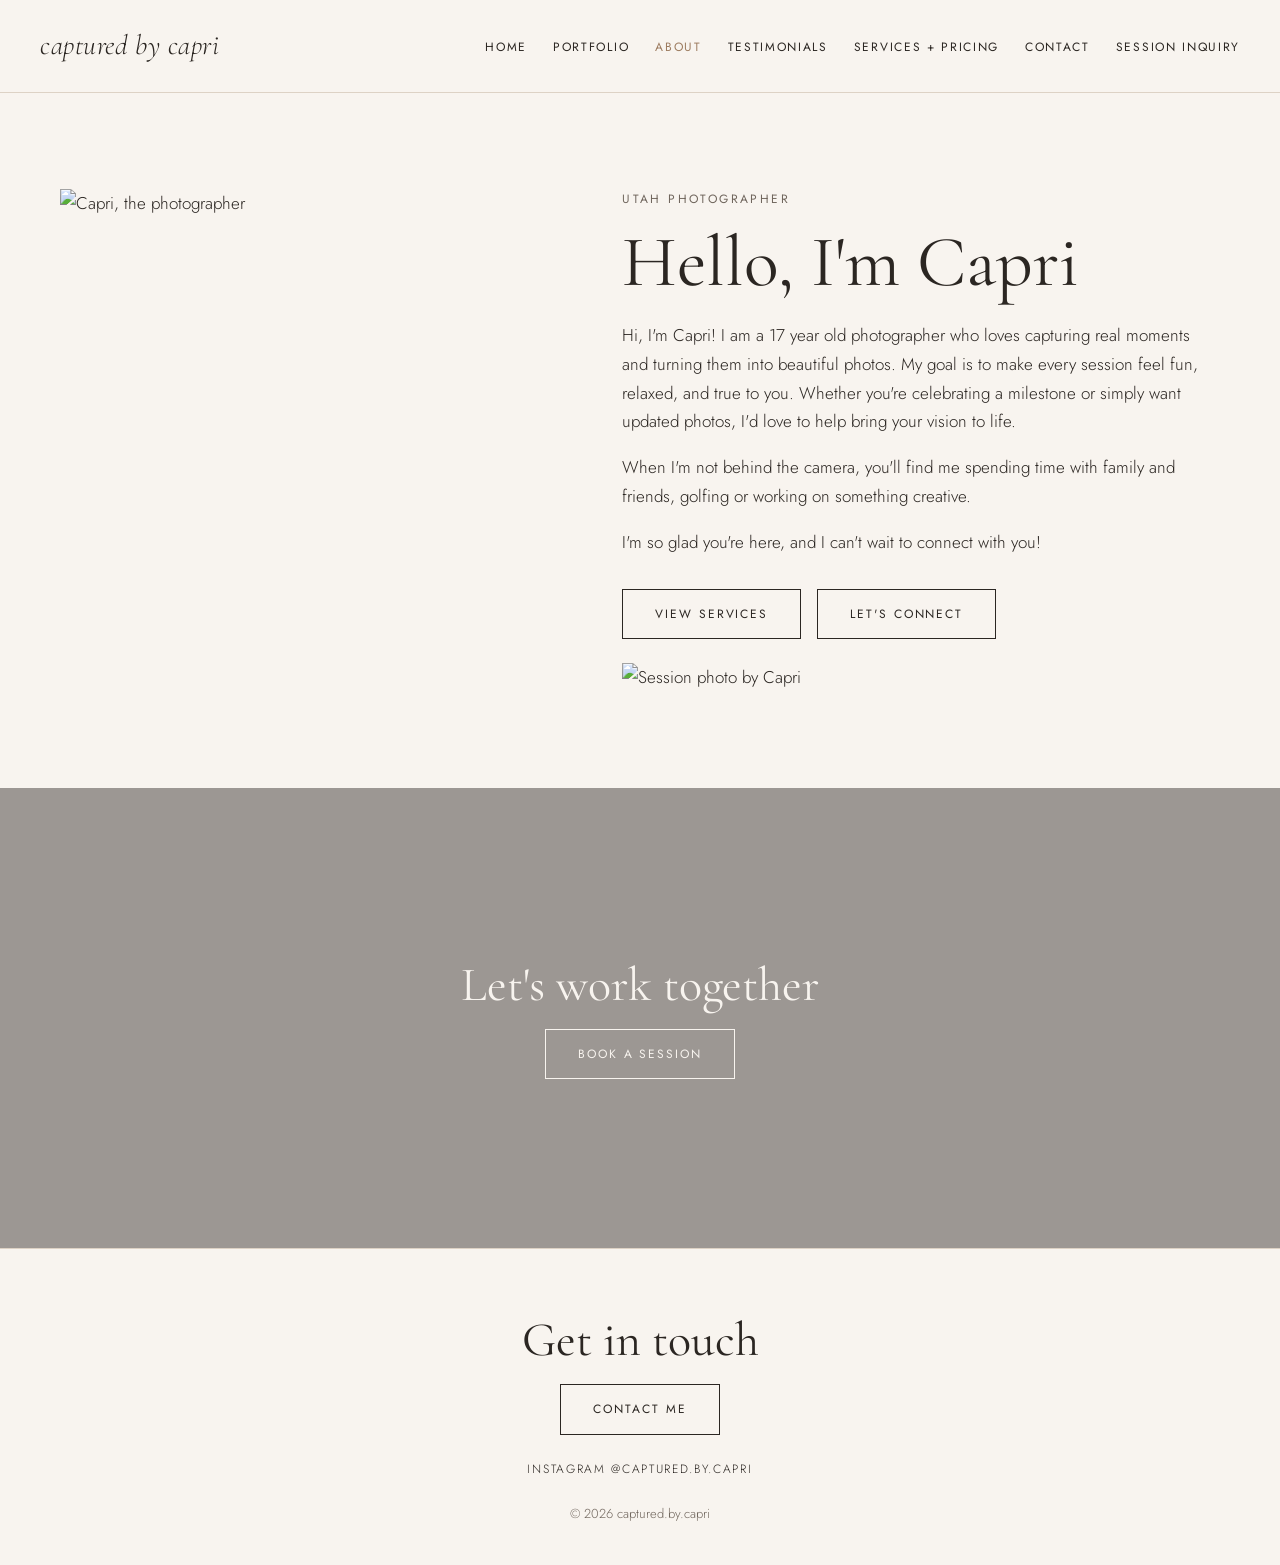
==== about.html @ 13934964 "Copy the Pixieset site into a plain HTML site Adds Home, Portfolio, About, Testimonials, Services + " ====
<!doctype html>
<html lang="en">
<head>
  <meta charset="utf-8">
  <meta name="viewport" content="width=device-width, initial-scale=1">
  <title>About | captured by capri</title>
  <meta name="description" content="Meet Capri, a 17 year old Utah County photographer.">
  <link rel="preconnect" href="https://fonts.googleapis.com">
  <link rel="preconnect" href="https://fonts.gstatic.com" crossorigin>
  <link href="https://fonts.googleapis.com/css2?family=Cormorant+Garamond:ital,wght@0,400;1,400&family=Jost:wght@300;400&display=swap" rel="stylesheet">
  <link rel="stylesheet" href="assets/style.css">
</head>
<body>
  <header class="site-header">
    <a class="logo" href="index.html">captured by capri</a>
    <button class="nav-toggle" aria-expanded="false" aria-controls="site-nav">Menu</button>
    <nav class="site-nav" id="site-nav" aria-label="Main">
      <ul>
        <li><a href="index.html">Home</a></li>
        <li><a href="portfolio.html">Portfolio</a></li>
        <li><a href="about.html" aria-current="page">About</a></li>
        <li><a href="testimonials.html">Testimonials</a></li>
        <li><a href="services.html">Services + Pricing</a></li>
        <li><a href="contact.html">Contact</a></li>
        <li><a href="inquiry.html">Session Inquiry</a></li>
      </ul>
    </nav>
  </header>

  <main>
    <section class="section">
      <div class="container about">
        <div>
          <img src="https://images-pw.pixieset.com/site/g5PMQe/vlQnm3/IMG_3861-793faaf8-1500.jpg" alt="Capri, the photographer" loading="lazy">
        </div>
        <div>
          <span class="eyebrow">Utah Photographer</span>
          <h1>Hello, I'm Capri</h1>
          <p>Hi, I'm Capri! I am a 17 year old photographer who loves capturing real moments and turning them into beautiful photos. My goal is to make every session feel fun, relaxed, and true to you. Whether you're celebrating a milestone or simply want updated photos, I'd love to help bring your vision to life.</p>
          <p>When I'm not behind the camera, you'll find me spending time with family and friends, golfing or working on something creative.</p>
          <p>I'm so glad you're here, and I can't wait to connect with you!</p>
          <div class="actions">
            <a class="button" href="services.html">View services</a>
            <a class="button" href="contact.html">Let's connect</a>
          </div>
          <div class="about-secondary">
            <img src="https://images-pw.pixieset.com/site/g5PMQe/qDKX45/IMG_4475-c613fddd-1500.jpg" alt="Session photo by Capri" loading="lazy">
          </div>
        </div>
      </div>
    </section>

    <section class="cta-banner" style="background-image: url('https://images-pw.pixieset.com/site/g5PMQe/yDXmlr/IMG_3569-9c1b5e17-1500.jpg')">
      <div>
        <h2>Let's work together</h2>
        <a class="button light" href="inquiry.html">Book a session</a>
      </div>
    </section>
  </main>

  <footer class="site-footer">
    <h2>Get in touch</h2>
    <a class="button" href="contact.html">Contact me</a>
    <br>
    <a class="social" href="https://instagram.com/captured.by.capri">Instagram @captured.by.capri</a>
    <small>&copy; 2026 captured.by.capri</small>
  </footer>

  <script src="assets/site.js"></script>
</body>
</html>
---- assets/style.css ----
:root {
  --bg: #f8f4ef;
  --bg-alt: #efe7dd;
  --text: #2b2622;
  --muted: #6f655c;
  --accent: #9c7b5f;
  --line: #ddd2c5;
  --serif: "Cormorant Garamond", Georgia, serif;
  --sans: "Jost", "Helvetica Neue", Arial, sans-serif;
}

* { box-sizing: border-box; }

html { scroll-behavior: smooth; }

body {
  margin: 0;
  background: var(--bg);
  color: var(--text);
  font-family: var(--sans);
  font-weight: 300;
  font-size: 17px;
  line-height: 1.7;
}

img { display: block; max-width: 100%; height: auto; }

a { color: inherit; }

/* Header */
.site-header {
  display: flex;
  align-items: center;
  justify-content: space-between;
  gap: 24px;
  padding: 22px 40px;
  border-bottom: 1px solid var(--line);
  background: var(--bg);
  position: sticky;
  top: 0;
  z-index: 10;
}

.logo {
  font-family: var(--serif);
  font-size: 28px;
  font-style: italic;
  text-decoration: none;
  letter-spacing: 0.02em;
}

.site-nav ul {
  display: flex;
  flex-wrap: wrap;
  gap: 26px;
  list-style: none;
  margin: 0;
  padding: 0;
}

.site-nav a {
  text-decoration: none;
  text-transform: uppercase;
  letter-spacing: 0.14em;
  font-size: 12px;
  font-weight: 400;
}

.site-nav a:hover,
.site-nav a[aria-current="page"] { color: var(--accent); }

.nav-toggle {
  display: none;
  background: none;
  border: 1px solid var(--line);
  padding: 8px 12px;
  font: inherit;
  font-size: 12px;
  letter-spacing: 0.14em;
  text-transform: uppercase;
  color: var(--text);
  cursor: pointer;
}

/* Type */
h1, h2, h3 {
  font-family: var(--serif);
  font-weight: 400;
  line-height: 1.15;
  margin: 0 0 16px;
}

h1 { font-size: clamp(40px, 6vw, 72px); }
h2 { font-size: clamp(32px, 4vw, 48px); }
h3 { font-size: 28px; }

.eyebrow {
  display: block;
  text-transform: uppercase;
  letter-spacing: 0.2em;
  font-size: 12px;
  font-weight: 400;
  color: var(--muted);
  margin-bottom: 12px;
}

.button {
  display: inline-block;
  padding: 14px 32px;
  border: 1px solid var(--text);
  text-decoration: none;
  text-transform: uppercase;
  letter-spacing: 0.16em;
  font-size: 12px;
  font-weight: 400;
  background: transparent;
  color: var(--text);
  cursor: pointer;
  transition: background 0.2s, color 0.2s;
}

.button:hover { background: var(--text); color: var(--bg); }

.button.light { border-color: var(--bg); color: var(--bg); }
.button.light:hover { background: var(--bg); color: var(--text); }

/* Layout */
.section { padding: 96px 40px; }
.section.alt { background: var(--bg-alt); }
.container { max-width: 1160px; margin: 0 auto; }
.narrow { max-width: 720px; margin: 0 auto; }
.center { text-align: center; }

.page-title { padding: 80px 40px 40px; text-align: center; }

/* Home hero: four-photo strip */
.hero-strip {
  display: grid;
  grid-template-columns: repeat(4, minmax(0, 1fr));
  gap: 8px;
  padding: 8px;
}

.hero-strip img { width: 100%; aspect-ratio: 2 / 3; object-fit: cover; }

.intro {
  display: grid;
  grid-template-columns: minmax(0, 1fr) minmax(0, 1fr);
  gap: 56px;
  align-items: center;
}

.intro-photos { display: grid; grid-template-columns: minmax(0, 1fr) minmax(0, 1fr); gap: 16px; }
.intro-photos img { width: 100%; aspect-ratio: 3 / 4; object-fit: cover; }
.intro-photos img:last-child { margin-top: 64px; }

.cards {
  display: grid;
  grid-template-columns: repeat(3, minmax(0, 1fr));
  gap: 32px;
}

.card { text-align: center; text-decoration: none; }
.card img { width: 100%; aspect-ratio: 4 / 5; object-fit: cover; margin-bottom: 24px; }
.card .more {
  text-transform: uppercase;
  letter-spacing: 0.16em;
  font-size: 12px;
  border-bottom: 1px solid var(--text);
  padding-bottom: 2px;
}

.cta-banner {
  position: relative;
  min-height: 460px;
  display: grid;
  place-items: center;
  text-align: center;
  color: var(--bg);
  background-size: cover;
  background-position: center;
}

.cta-banner::before {
  content: "";
  position: absolute;
  inset: 0;
  background: rgba(43, 38, 34, 0.45);
}

.cta-banner > div { position: relative; }

/* Portfolio */
.gallery { columns: 3 280px; column-gap: 12px; padding: 0 12px 96px; }
.gallery img { width: 100%; margin-bottom: 12px; break-inside: avoid; }

/* About */
.about {
  display: grid;
  grid-template-columns: minmax(0, 5fr) minmax(0, 6fr);
  gap: 64px;
  align-items: start;
}

.about img { width: 100%; object-fit: cover; }
.about-secondary { margin-top: 24px; }
.about .actions { display: flex; flex-wrap: wrap; gap: 16px; margin-top: 32px; }

/* Testimonials */
.testimonial {
  display: grid;
  grid-template-columns: minmax(0, 1fr) minmax(0, 1fr);
  gap: 56px;
  align-items: center;
  padding: 64px 0;
  border-bottom: 1px solid var(--line);
}

.testimonial:last-child { border-bottom: 0; }
.testimonial.no-photos { grid-template-columns: minmax(0, 1fr); text-align: center; }
.testimonial.flip .photos { order: 2; }

.testimonial .photos { display: grid; grid-template-columns: repeat(3, minmax(0, 1fr)); gap: 8px; }
.testimonial .photos img { width: 100%; aspect-ratio: 2 / 3; object-fit: cover; }

blockquote {
  margin: 0;
  font-family: var(--serif);
  font-size: 28px;
  font-style: italic;
  line-height: 1.4;
}

.cite {
  display: block;
  margin-top: 20px;
  text-transform: uppercase;
  letter-spacing: 0.18em;
  font-size: 12px;
  color: var(--muted);
}

/* Services */
.services-hero img { width: 100%; max-height: 520px; object-fit: cover; }

.packages {
  display: grid;
  grid-template-columns: repeat(3, minmax(0, 1fr));
  gap: 24px;
}

.package {
  border: 1px solid var(--line);
  background: var(--bg);
  padding: 40px 32px;
  text-align: center;
  display: flex;
  flex-direction: column;
}

.package ul { list-style: none; padding: 0; margin: 0 0 24px; color: var(--muted); }
.package li { padding: 4px 0; }
.price { font-family: var(--serif); font-size: 40px; margin-top: auto; }
.price small { font-family: var(--sans); font-size: 13px; color: var(--muted); display: block; }

.info-list { list-style: none; padding: 0; margin: 48px 0 0; text-align: center; }
.info-list li { padding: 6px 0; }

/* Forms */
.split {
  display: grid;
  grid-template-columns: minmax(0, 1fr) minmax(0, 1fr);
  gap: 64px;
  align-items: start;
}

.split img { width: 100%; object-fit: cover; }

form { display: grid; gap: 20px; }

label {
  display: grid;
  gap: 6px;
  text-transform: uppercase;
  letter-spacing: 0.14em;
  font-size: 12px;
  font-weight: 400;
}

input, select, textarea {
  font: inherit;
  font-size: 16px;
  text-transform: none;
  letter-spacing: normal;
  color: var(--text);
  background: transparent;
  border: 0;
  border-bottom: 1px solid var(--muted);
  padding: 10px 2px;
  border-radius: 0;
}

textarea { min-height: 140px; resize: vertical; }

input:focus, select:focus, textarea:focus { outline: none; border-bottom-color: var(--accent); }

.form-note { font-size: 15px; color: var(--muted); margin: 0; }
.form-status { font-size: 15px; margin: 0; }

/* Footer */
.site-footer {
  border-top: 1px solid var(--line);
  padding: 64px 40px 40px;
  text-align: center;
}

.site-footer .social {
  display: inline-block;
  margin: 24px 0;
  text-decoration: none;
  letter-spacing: 0.14em;
  text-transform: uppercase;
  font-size: 12px;
}

.site-footer small { display: block; color: var(--muted); font-size: 13px; }

/* Responsive */
@media (max-width: 900px) {
  .section { padding: 72px 24px; }
  .page-title { padding: 64px 24px 32px; }
  .site-header { padding: 18px 24px; flex-wrap: wrap; }
  .nav-toggle { display: block; }
  .site-nav { display: none; width: 100%; }
  .site-nav.open { display: block; }
  .site-nav ul { flex-direction: column; gap: 14px; padding: 12px 0 4px; }
  .hero-strip { grid-template-columns: repeat(2, minmax(0, 1fr)); }
  .intro, .about, .testimonial, .split { grid-template-columns: minmax(0, 1fr); gap: 40px; }
  .testimonial.flip .photos { order: 0; }
  .cards, .packages { grid-template-columns: minmax(0, 1fr); }
}

@media (max-width: 520px) {
  body { font-size: 16px; }
  .site-header { padding: 16px; }
  .section { padding: 56px 16px; }
  .page-title { padding: 48px 16px 24px; }
  .site-footer { padding: 48px 16px 32px; }
  blockquote { font-size: 23px; }
}
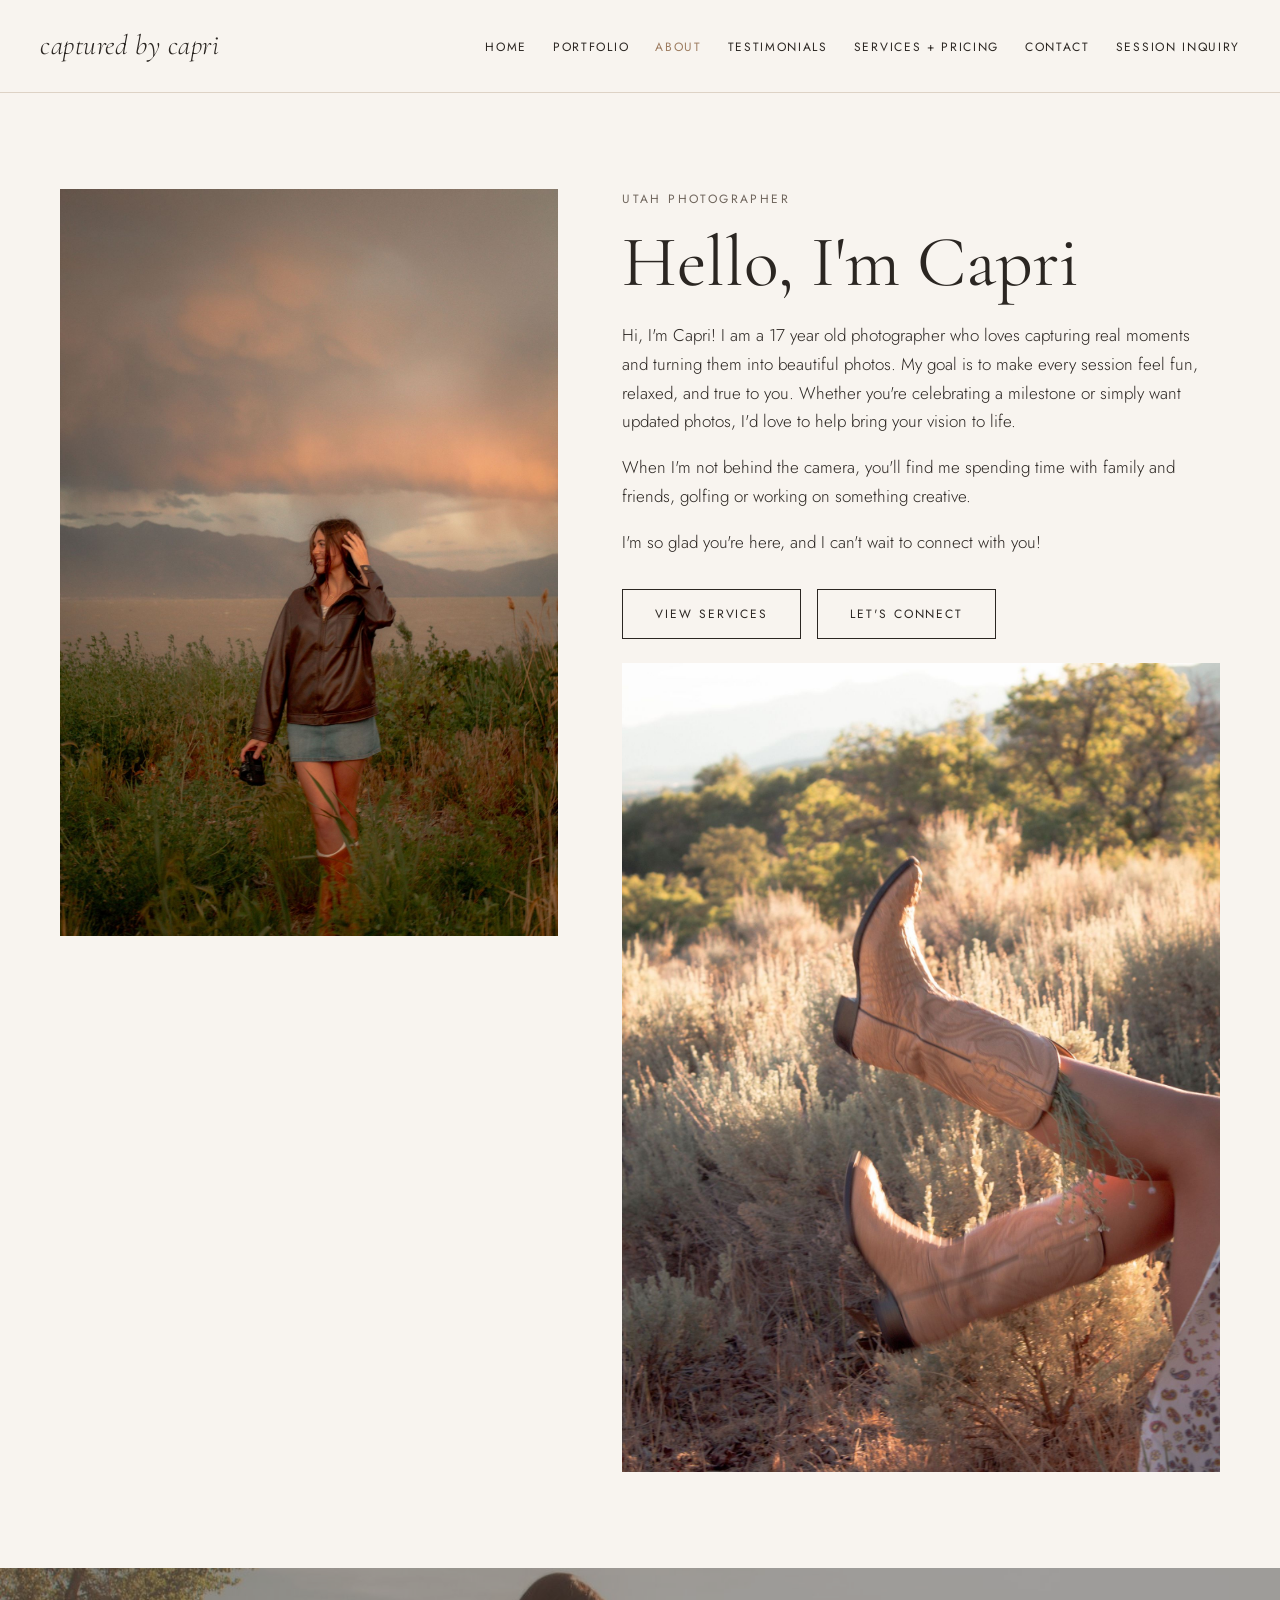
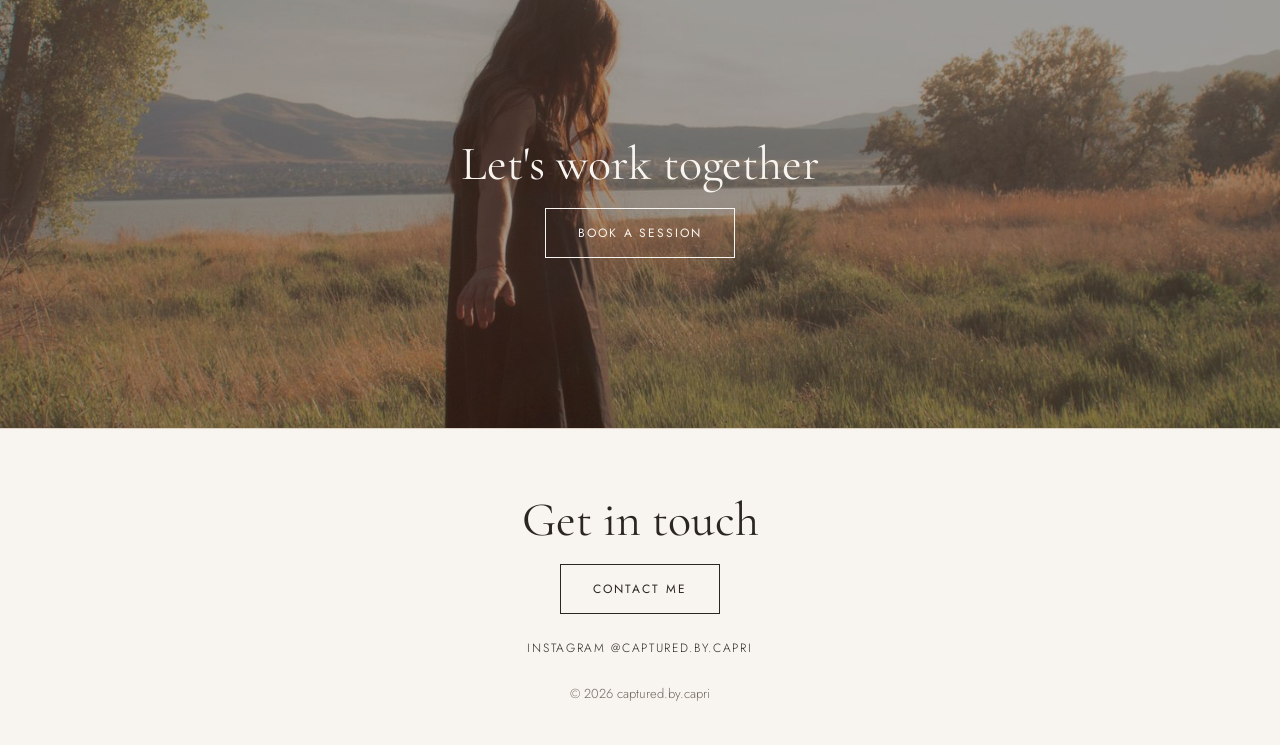
==== commit 3775e59c: "Load photos from this repo instead of Pixieset Co-Authored-By: Claude Opus 5.5 (1M context) <noreply" ====
--- a/about.html
+++ b/about.html
@@ -31,7 +31,7 @@
     <section class="section">
       <div class="container about">
         <div>
-          <img src="https://images-pw.pixieset.com/site/g5PMQe/vlQnm3/IMG_3861-793faaf8-1500.jpg" alt="Capri, the photographer" loading="lazy">
+          <img src="assets/photos/IMG_3861.jpg" alt="Capri, the photographer" loading="lazy">
         </div>
         <div>
           <span class="eyebrow">Utah Photographer</span>
@@ -44,13 +44,13 @@
             <a class="button" href="contact.html">Let's connect</a>
           </div>
           <div class="about-secondary">
-            <img src="https://images-pw.pixieset.com/site/g5PMQe/qDKX45/IMG_4475-c613fddd-1500.jpg" alt="Session photo by Capri" loading="lazy">
+            <img src="assets/photos/IMG_4475.jpg" alt="Session photo by Capri" loading="lazy">
           </div>
         </div>
       </div>
     </section>
 
-    <section class="cta-banner" style="background-image: url('https://images-pw.pixieset.com/site/g5PMQe/yDXmlr/IMG_3569-9c1b5e17-1500.jpg')">
+    <section class="cta-banner" style="background-image: url('assets/photos/IMG_3569.jpg')">
       <div>
         <h2>Let's work together</h2>
         <a class="button light" href="inquiry.html">Book a session</a>
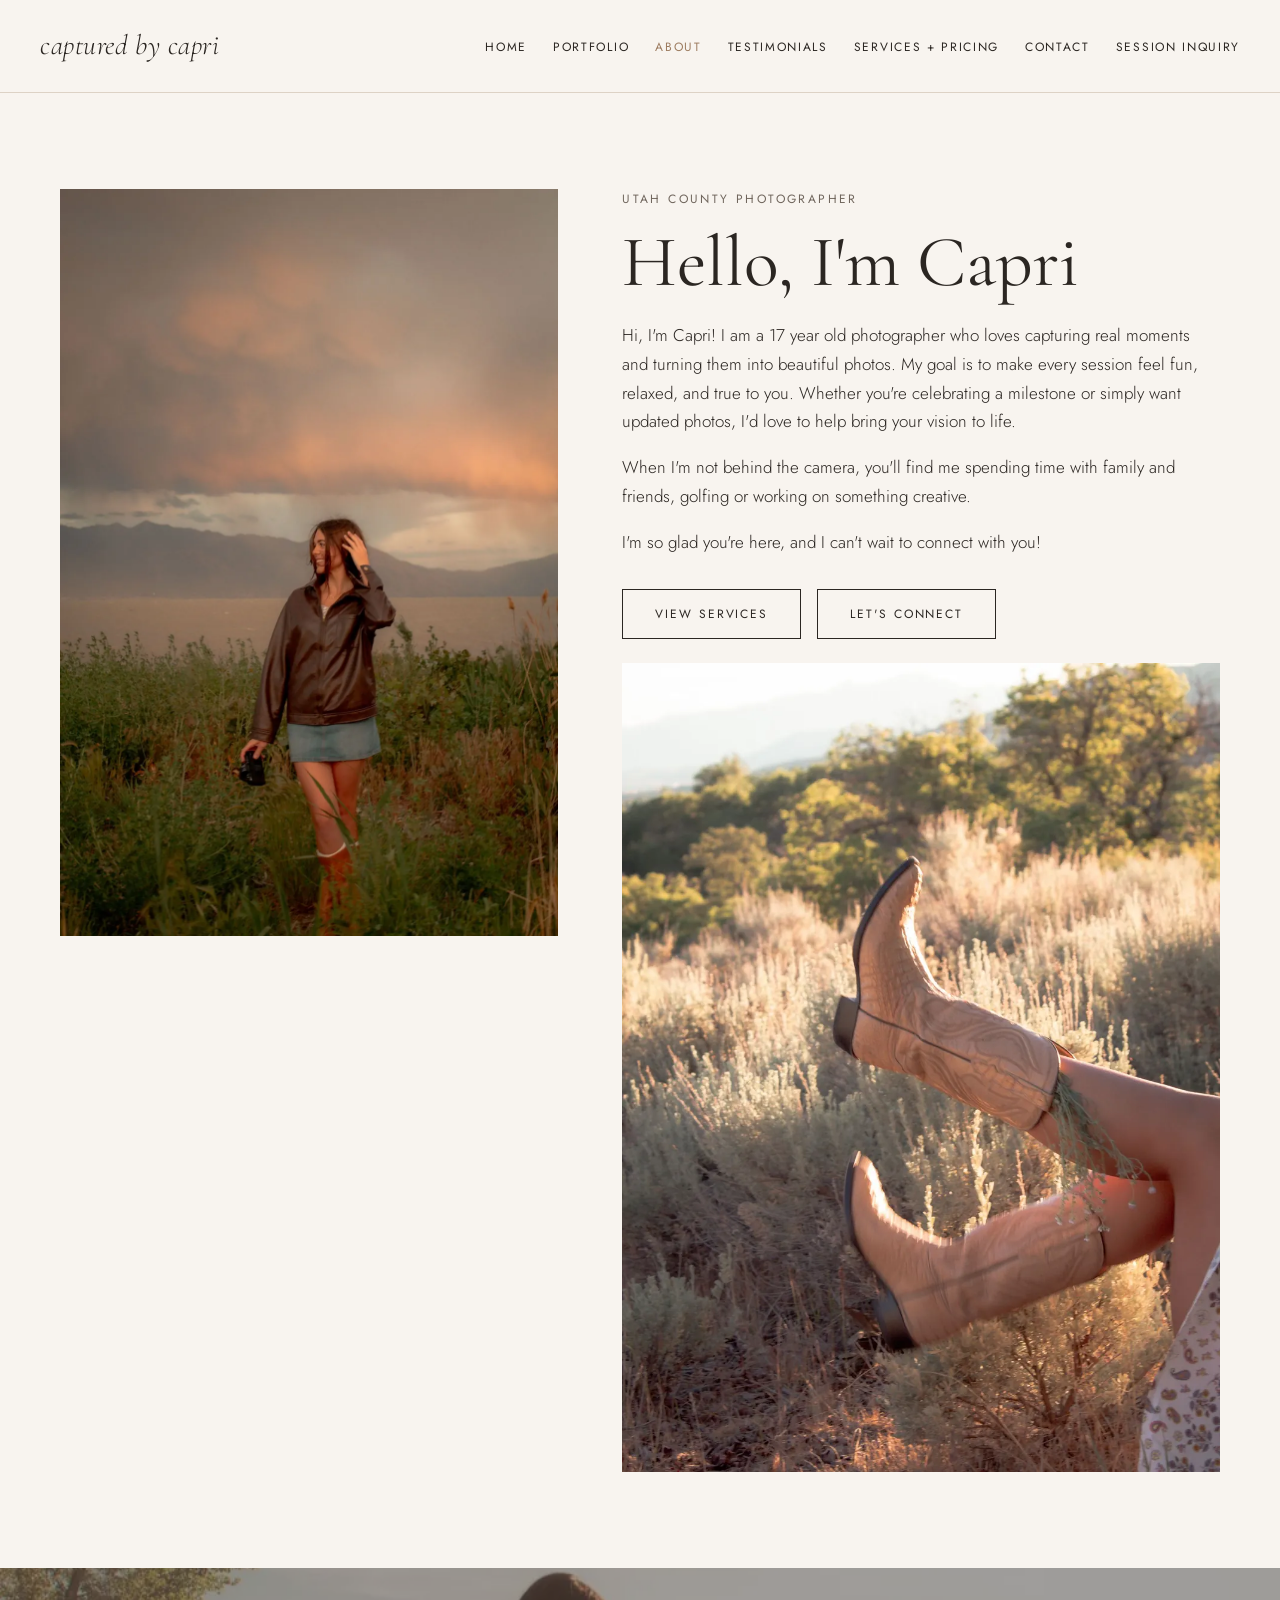
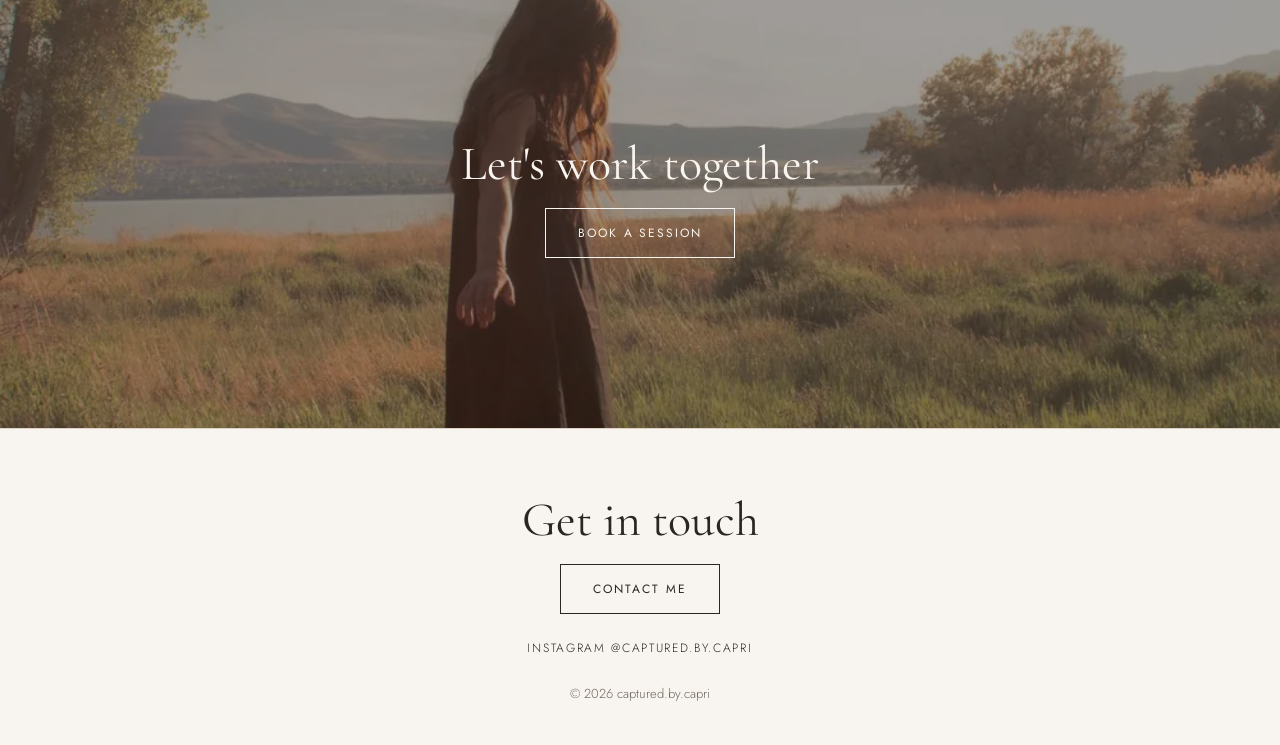
==== commit 271bced5: "SEO pass: titles, metadata, schema, sitemap, faster images - Keyword-focused titles, descriptions an" ====
--- a/about.html
+++ b/about.html
@@ -3,8 +3,21 @@
 <head>
   <meta charset="utf-8">
   <meta name="viewport" content="width=device-width, initial-scale=1">
-  <title>About | captured by capri</title>
-  <meta name="description" content="Meet Capri, a 17 year old Utah County photographer.">
+  <title>About Capri, Utah County Photographer | captured by capri</title>
+  <meta name="description" content="Meet Capri, a Utah County photographer who makes every session fun, relaxed and true to you. Seniors, couples, families and branding.">
+  <link rel="canonical" href="https://capturedbycapri.com/about.html">
+  <link rel="icon" href="favicon.svg" type="image/svg+xml">
+  <link rel="apple-touch-icon" href="apple-touch-icon.png">
+  <meta name="theme-color" content="#f8f4ef">
+  <meta property="og:type" content="website">
+  <meta property="og:site_name" content="captured by capri">
+  <meta property="og:title" content="About Capri, Utah County Photographer | captured by capri">
+  <meta property="og:description" content="Meet Capri, a Utah County photographer who makes every session fun, relaxed and true to you. Seniors, couples, families and branding.">
+  <meta property="og:url" content="https://capturedbycapri.com/about.html">
+  <meta property="og:image" content="https://capturedbycapri.com/assets/og-image.jpg">
+  <meta property="og:image:width" content="1200">
+  <meta property="og:image:height" content="630">
+  <meta name="twitter:card" content="summary_large_image">
   <link rel="preconnect" href="https://fonts.googleapis.com">
   <link rel="preconnect" href="https://fonts.gstatic.com" crossorigin>
   <link href="https://fonts.googleapis.com/css2?family=Cormorant+Garamond:ital,wght@0,400;1,400&family=Jost:wght@300;400&display=swap" rel="stylesheet">
@@ -31,10 +44,10 @@
     <section class="section">
       <div class="container about">
         <div>
-          <img src="assets/photos/IMG_3861.jpg" alt="Capri, the photographer" loading="lazy">
+          <img src="assets/photos/web/IMG_3861.webp" alt="Capri, the photographer, holding her camera in a field under a stormy sunset sky" width="1000" height="1500" fetchpriority="high">
         </div>
         <div>
-          <span class="eyebrow">Utah Photographer</span>
+          <span class="eyebrow">Utah County Photographer</span>
           <h1>Hello, I'm Capri</h1>
           <p>Hi, I'm Capri! I am a 17 year old photographer who loves capturing real moments and turning them into beautiful photos. My goal is to make every session feel fun, relaxed, and true to you. Whether you're celebrating a milestone or simply want updated photos, I'd love to help bring your vision to life.</p>
           <p>When I'm not behind the camera, you'll find me spending time with family and friends, golfing or working on something creative.</p>
@@ -44,13 +57,13 @@
             <a class="button" href="contact.html">Let's connect</a>
           </div>
           <div class="about-secondary">
-            <img src="assets/photos/IMG_4475.jpg" alt="Session photo by Capri" loading="lazy">
+            <img src="assets/photos/web/IMG_4475.webp" alt="Cowboy boots kicked up in a sunlit sagebrush field" width="1000" height="1352" loading="lazy">
           </div>
         </div>
       </div>
     </section>
 
-    <section class="cta-banner" style="background-image: url('assets/photos/IMG_3569.jpg')">
+    <section class="cta-banner" style="background-image: url('assets/photos/web/IMG_3569.webp')">
       <div>
         <h2>Let's work together</h2>
         <a class="button light" href="inquiry.html">Book a session</a>
--- a/assets/style.css
+++ b/assets/style.css
@@ -348,3 +348,10 @@
   .site-footer { padding: 48px 16px 32px; }
   blockquote { font-size: 23px; }
 }
+
+/* Services FAQ */
+.page-title p { margin: 16px auto 0; color: var(--muted); }
+.faq h2 { margin-bottom: 32px; }
+.faq h3 { font-size: 24px; margin: 32px 0 8px; }
+.faq p { margin: 0; }
+.faq a { color: var(--accent); }
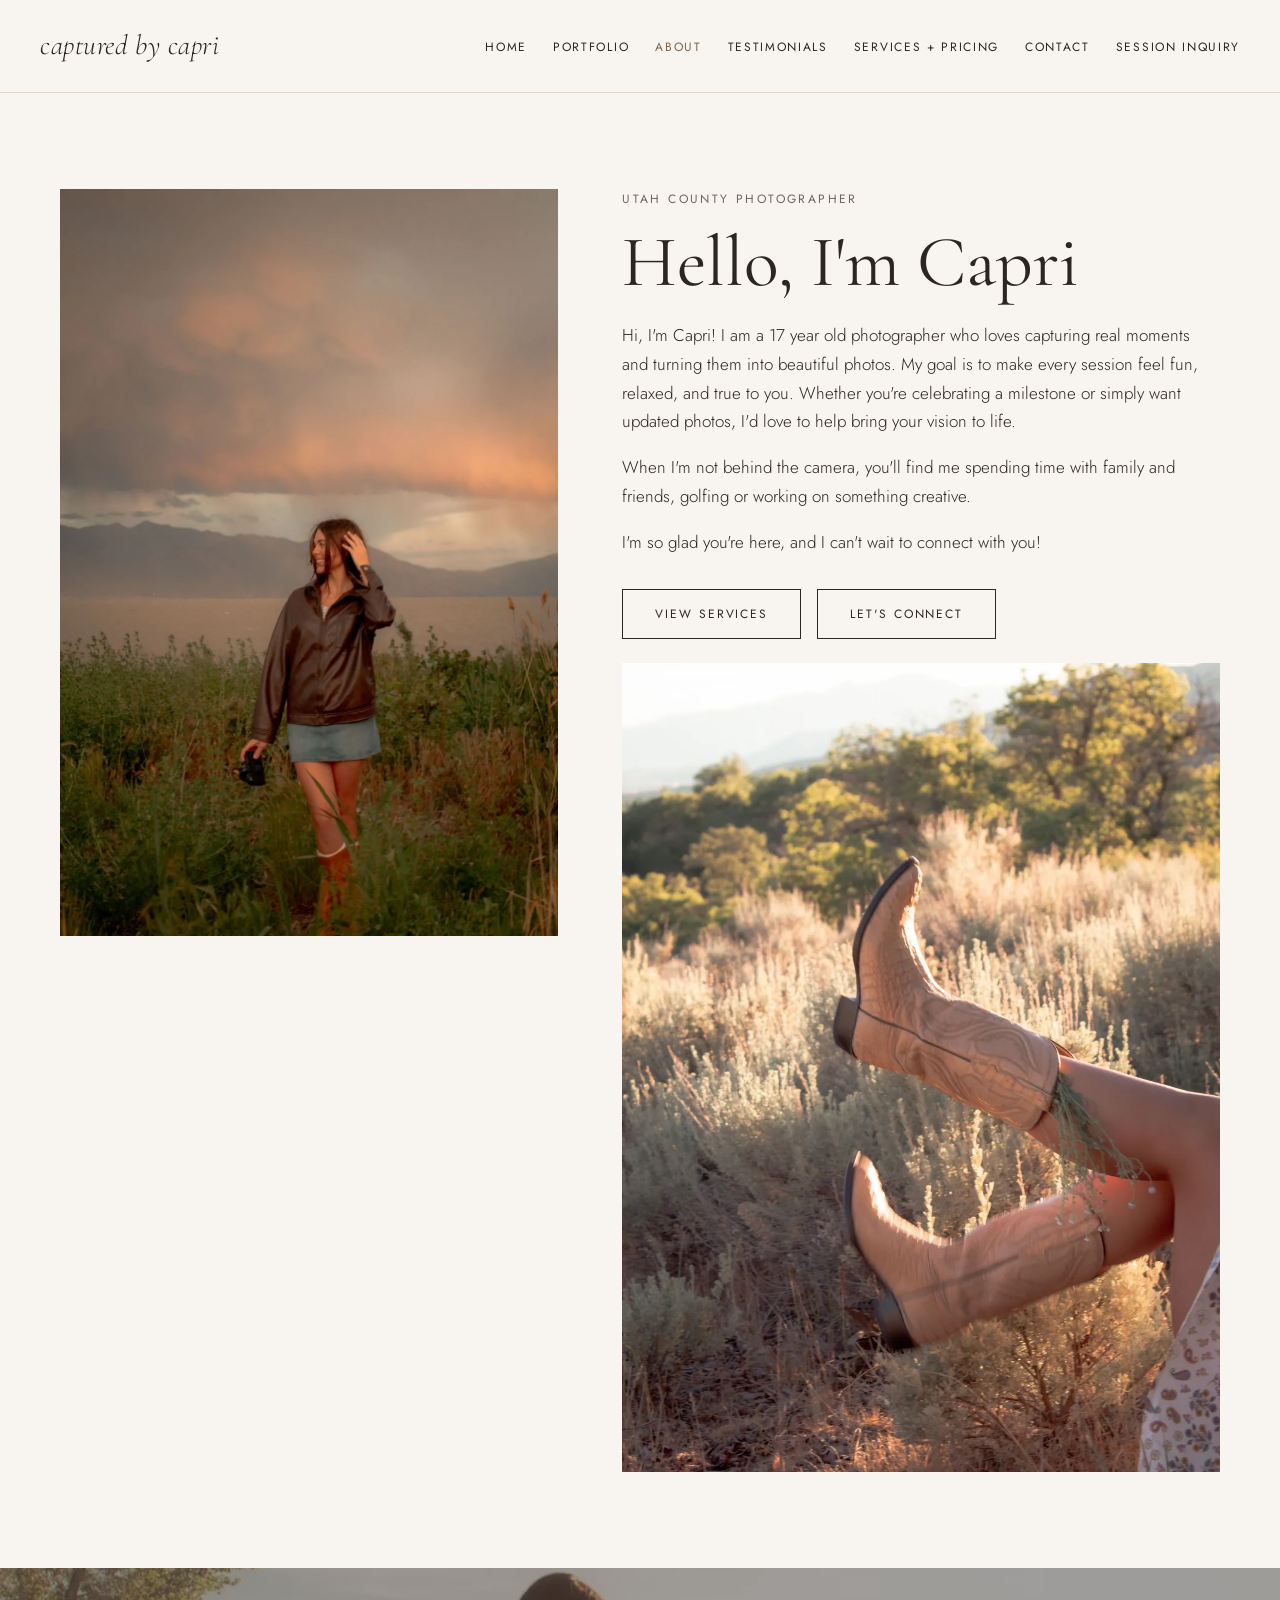
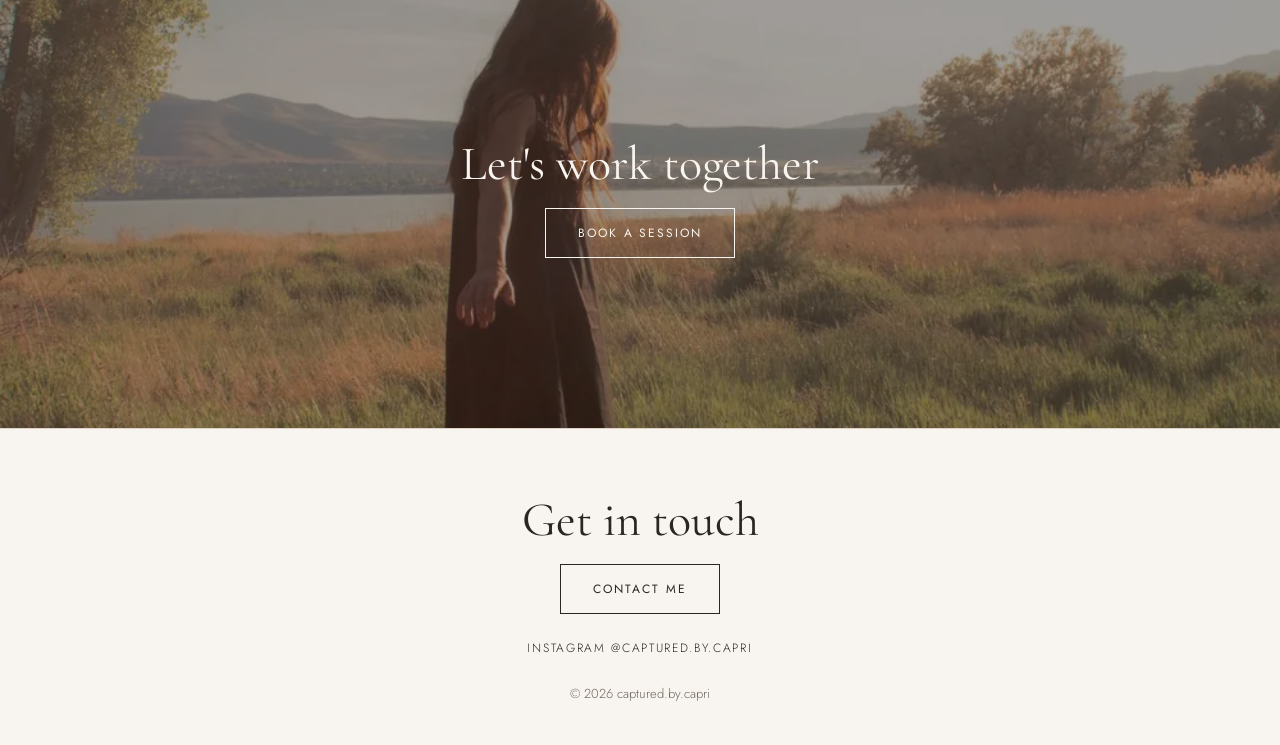
==== commit 9479f991: "Faster phone photos, readable links, heading order, portfolio intro - 500px WebP copies of every web" ====
--- a/about.html
+++ b/about.html
@@ -44,7 +44,7 @@
     <section class="section">
       <div class="container about">
         <div>
-          <img src="assets/photos/web/IMG_3861.webp" alt="Capri, the photographer, holding her camera in a field under a stormy sunset sky" width="1000" height="1500" fetchpriority="high">
+          <img src="assets/photos/web/IMG_3861.webp" srcset="assets/photos/web/IMG_3861-500.webp 500w, assets/photos/web/IMG_3861.webp 1000w" sizes="(max-width: 900px) 100vw, 45vw" alt="Capri, the photographer, holding her camera in a field under a stormy sunset sky" width="1000" height="1500" fetchpriority="high">
         </div>
         <div>
           <span class="eyebrow">Utah County Photographer</span>
@@ -57,7 +57,7 @@
             <a class="button" href="contact.html">Let's connect</a>
           </div>
           <div class="about-secondary">
-            <img src="assets/photos/web/IMG_4475.webp" alt="Cowboy boots kicked up in a sunlit sagebrush field" width="1000" height="1352" loading="lazy">
+            <img src="assets/photos/web/IMG_4475.webp" srcset="assets/photos/web/IMG_4475-500.webp 500w, assets/photos/web/IMG_4475.webp 1000w" sizes="(max-width: 900px) 100vw, 45vw" alt="Cowboy boots kicked up in a sunlit sagebrush field" width="1000" height="1352" loading="lazy">
           </div>
         </div>
       </div>
--- a/assets/style.css
+++ b/assets/style.css
@@ -4,6 +4,7 @@
   --text: #2b2622;
   --muted: #6f655c;
   --accent: #9c7b5f;
+  --accent-text: #7f6248; /* accent darkened for readable text */
   --line: #ddd2c5;
   --serif: "Cormorant Garamond", Georgia, serif;
   --sans: "Jost", "Helvetica Neue", Arial, sans-serif;
@@ -67,7 +68,7 @@
 }
 
 .site-nav a:hover,
-.site-nav a[aria-current="page"] { color: var(--accent); }
+.site-nav a[aria-current="page"] { color: var(--accent-text); }
 
 .nav-toggle {
   display: none;
@@ -354,4 +355,10 @@
 .faq h2 { margin-bottom: 32px; }
 .faq h3 { font-size: 24px; margin: 32px 0 8px; }
 .faq p { margin: 0; }
-.faq a { color: var(--accent); }
+.faq a { color: var(--accent-text); }
+
+/* Spam trap field on forms: hidden from people, bots fill it in */
+.honey { position: absolute; left: -9999px; }
+
+/* Card and package titles are h2 for heading order, styled like h3 */
+.card h2, .package h2 { font-size: 28px; }
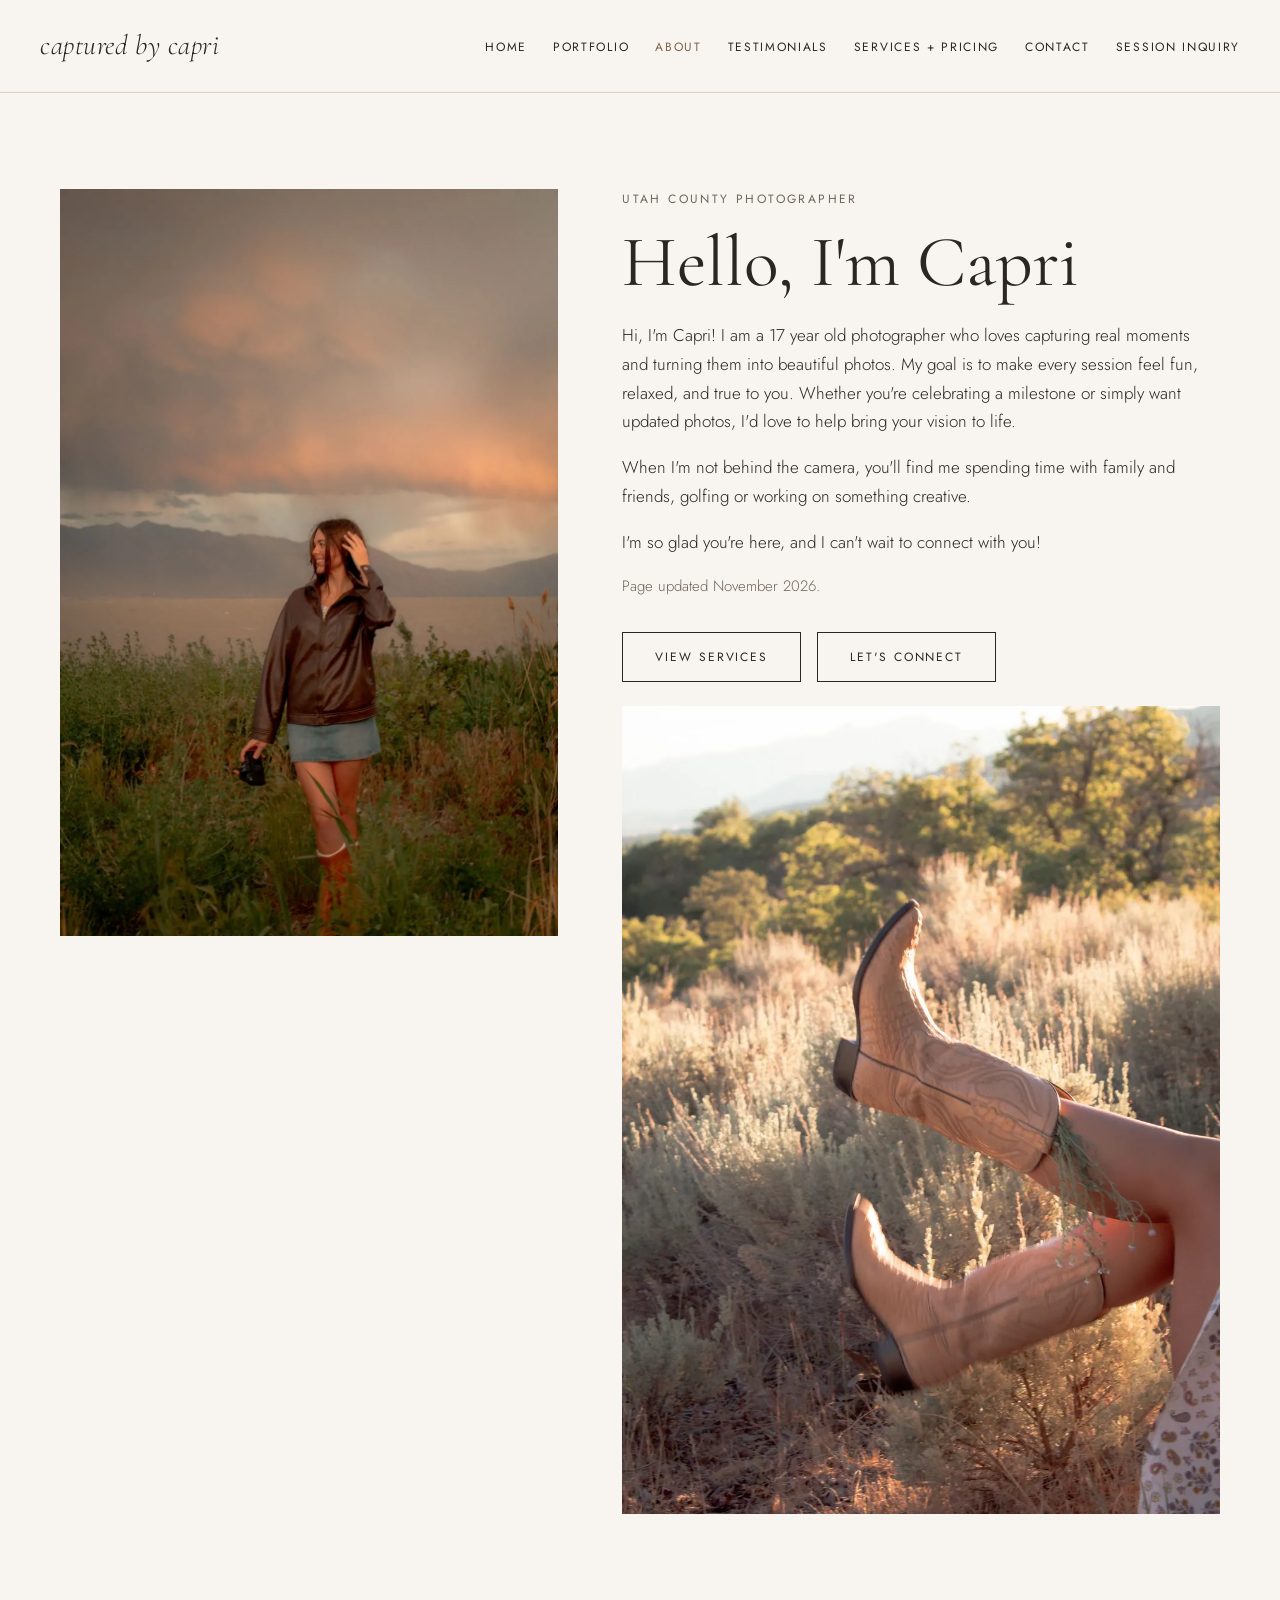
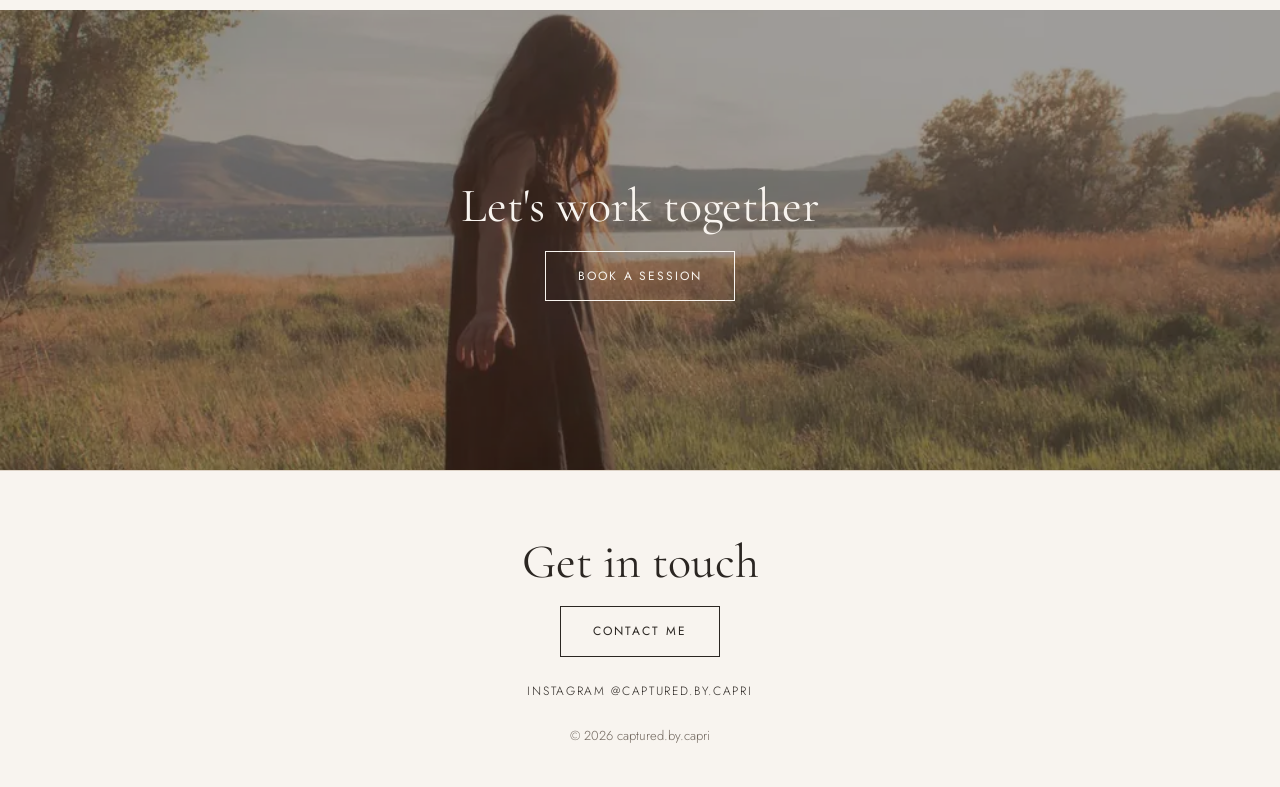
==== commit f7f825a6: "Add page dates, Capri profile schema and Google profile link for AI search Co-Authored-By: Claude Op" ====
--- a/about.html
+++ b/about.html
@@ -22,6 +22,43 @@
   <link rel="preconnect" href="https://fonts.gstatic.com" crossorigin>
   <link href="https://fonts.googleapis.com/css2?family=Cormorant+Garamond:ital,wght@0,400;1,400&family=Jost:wght@300;400&display=swap" rel="stylesheet">
   <link rel="stylesheet" href="assets/style.css">
+  <script type="application/ld+json">
+{
+  "@context": "https://schema.org",
+  "@type": "AboutPage",
+  "@id": "https://capturedbycapri.com/about.html",
+  "url": "https://capturedbycapri.com/about.html",
+  "name": "About Capri, Utah County Photographer",
+  "dateModified": "2026-11-11",
+  "about": {
+    "@id": "https://capturedbycapri.com/#business"
+  },
+  "mainEntity": {
+    "@type": "Person",
+    "@id": "https://capturedbycapri.com/#capri",
+    "name": "Capri",
+    "jobTitle": "Photographer",
+    "image": "https://capturedbycapri.com/assets/photos/web/IMG_3861.webp",
+    "url": "https://capturedbycapri.com/about.html",
+    "worksFor": {
+      "@id": "https://capturedbycapri.com/#business"
+    },
+    "homeLocation": {
+      "@type": "AdministrativeArea",
+      "name": "Utah County, Utah"
+    },
+    "knowsAbout": [
+      "Senior portraits",
+      "Couples photography",
+      "Family photography",
+      "Branding photography"
+    ],
+    "sameAs": [
+      "https://instagram.com/captured.by.capri"
+    ]
+  }
+}
+  </script>
 </head>
 <body>
   <header class="site-header">
@@ -52,6 +89,7 @@
           <p>Hi, I'm Capri! I am a 17 year old photographer who loves capturing real moments and turning them into beautiful photos. My goal is to make every session feel fun, relaxed, and true to you. Whether you're celebrating a milestone or simply want updated photos, I'd love to help bring your vision to life.</p>
           <p>When I'm not behind the camera, you'll find me spending time with family and friends, golfing or working on something creative.</p>
           <p>I'm so glad you're here, and I can't wait to connect with you!</p>
+          <p class="form-note">Page updated <time datetime="2026-11-11">November 2026</time>.</p>
           <div class="actions">
             <a class="button" href="services.html">View services</a>
             <a class="button" href="contact.html">Let's connect</a>
--- a/assets/style.css
+++ b/assets/style.css
@@ -1,3 +1,14 @@
+/* Arial scaled to Jost's width so text doesn't re-wrap (and shift the page)
+   when the web font finishes loading */
+@font-face {
+  font-family: "Jost Fallback";
+  src: local("Arial"), local("ArialMT"), local("Liberation Sans");
+  size-adjust: 92.4%;
+  ascent-override: 115.8%;
+  descent-override: 41.1%;
+  line-gap-override: 0%;
+}
+
 :root {
   --bg: #f8f4ef;
   --bg-alt: #efe7dd;
@@ -7,7 +18,7 @@
   --accent-text: #7f6248; /* accent darkened for readable text */
   --line: #ddd2c5;
   --serif: "Cormorant Garamond", Georgia, serif;
-  --sans: "Jost", "Helvetica Neue", Arial, sans-serif;
+  --sans: "Jost", "Jost Fallback", "Helvetica Neue", Arial, sans-serif;
 }
 
 * { box-sizing: border-box; }
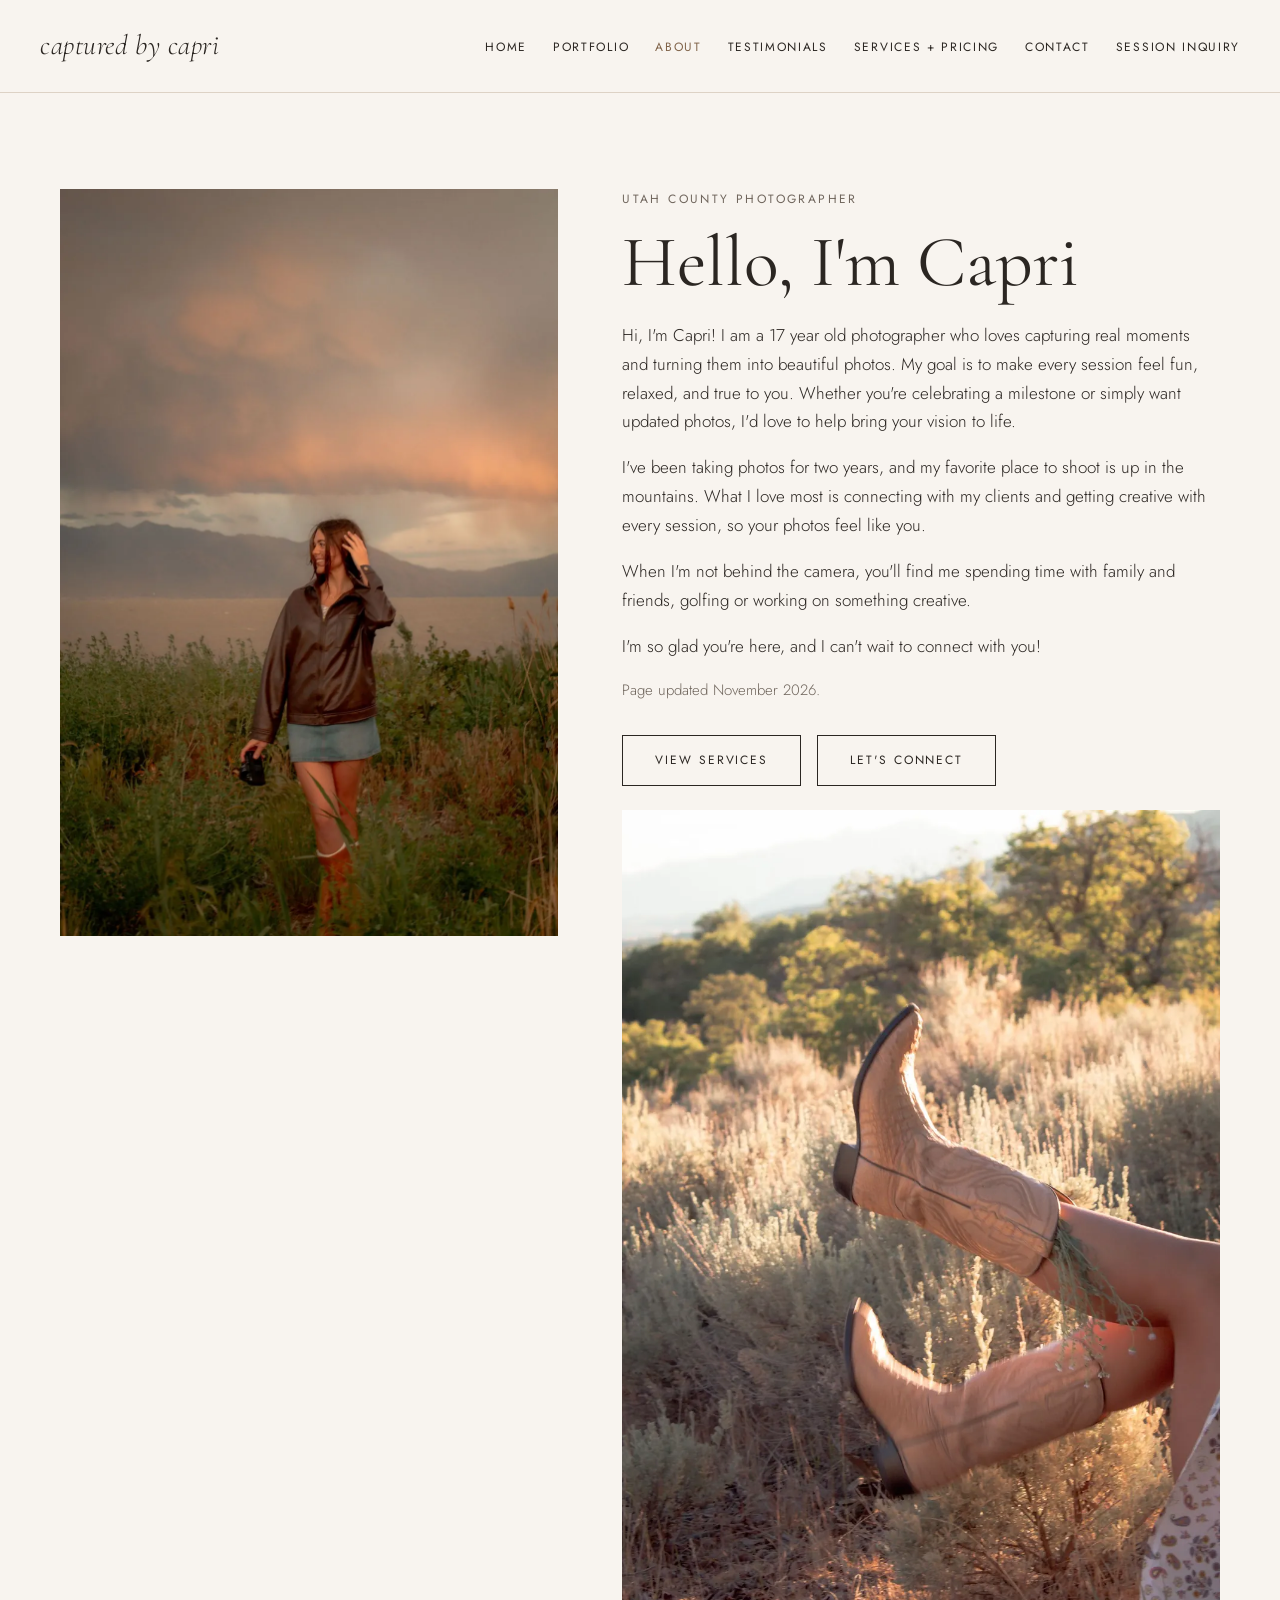
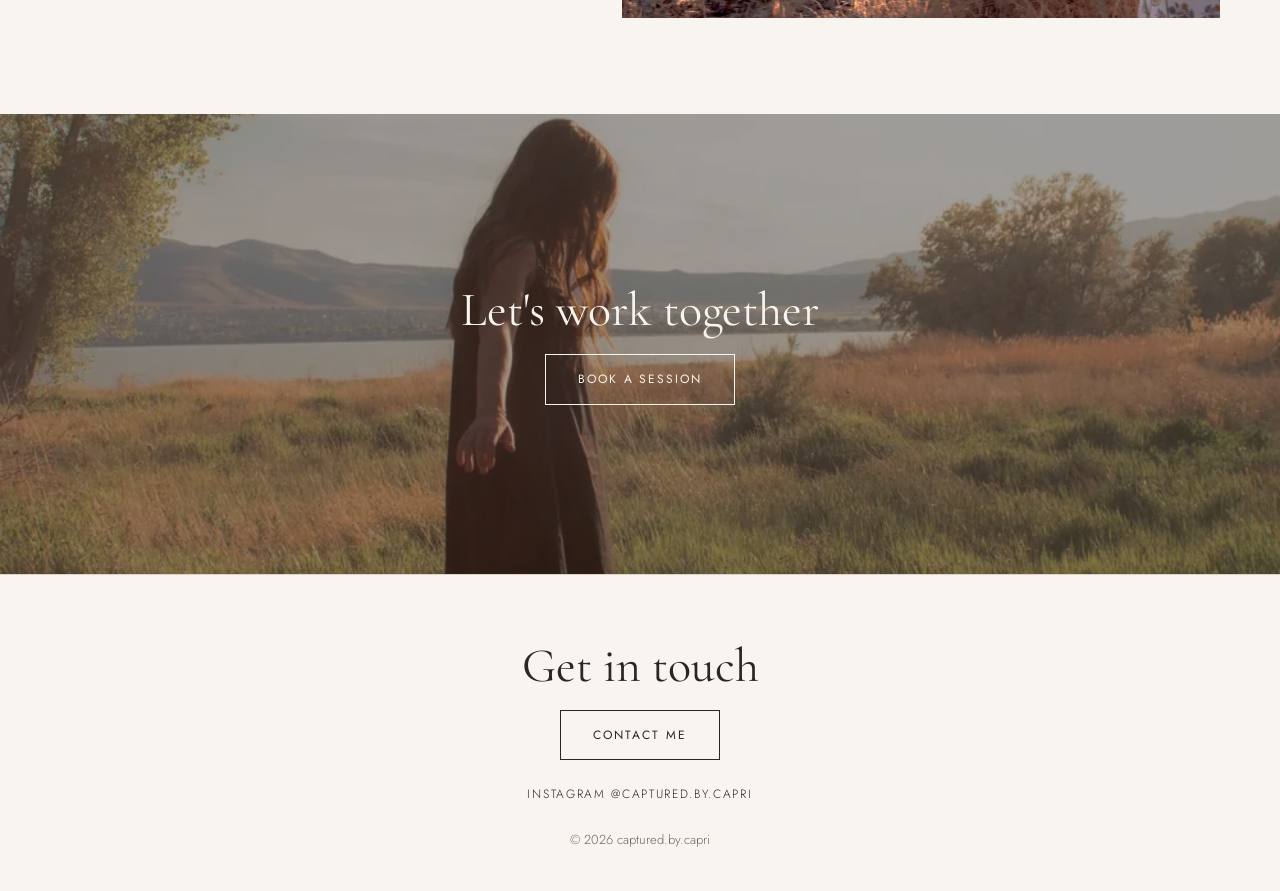
==== commit 79807014: "Add experience and favorite locations to About page Co-Authored-By: Claude Opus 5.5 <noreply@anthrop" ====
--- a/about.html
+++ b/about.html
@@ -38,6 +38,7 @@
     "@id": "https://capturedbycapri.com/#capri",
     "name": "Capri",
     "jobTitle": "Photographer",
+    "description": "Utah County photographer with two years of experience, specializing in senior, couples, family and branding sessions. Favorite place to shoot: the mountains.",
     "image": "https://capturedbycapri.com/assets/photos/web/IMG_3861.webp",
     "url": "https://capturedbycapri.com/about.html",
     "worksFor": {
@@ -87,6 +88,7 @@
           <span class="eyebrow">Utah County Photographer</span>
           <h1>Hello, I'm Capri</h1>
           <p>Hi, I'm Capri! I am a 17 year old photographer who loves capturing real moments and turning them into beautiful photos. My goal is to make every session feel fun, relaxed, and true to you. Whether you're celebrating a milestone or simply want updated photos, I'd love to help bring your vision to life.</p>
+          <p>I've been taking photos for two years, and my favorite place to shoot is up in the mountains. What I love most is connecting with my clients and getting creative with every session, so your photos feel like you.</p>
           <p>When I'm not behind the camera, you'll find me spending time with family and friends, golfing or working on something creative.</p>
           <p>I'm so glad you're here, and I can't wait to connect with you!</p>
           <p class="form-note">Page updated <time datetime="2026-11-11">November 2026</time>.</p>
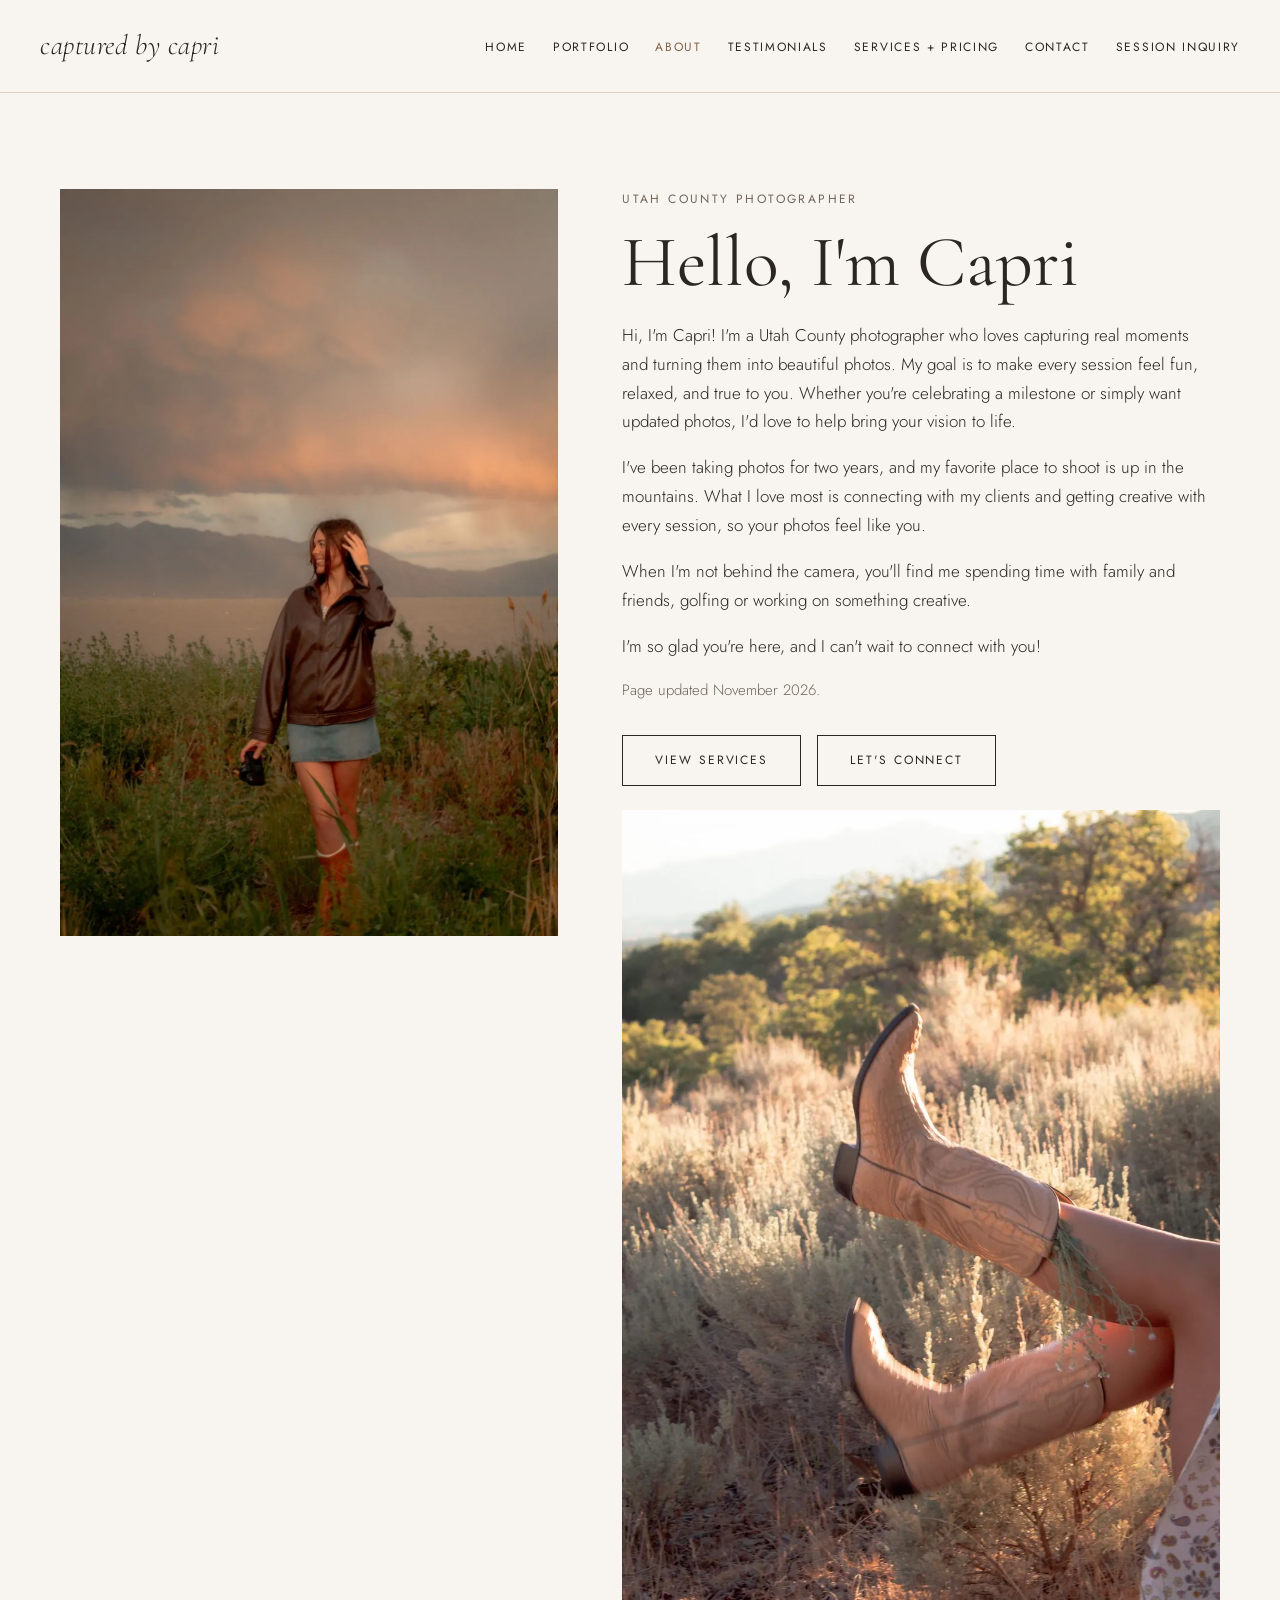
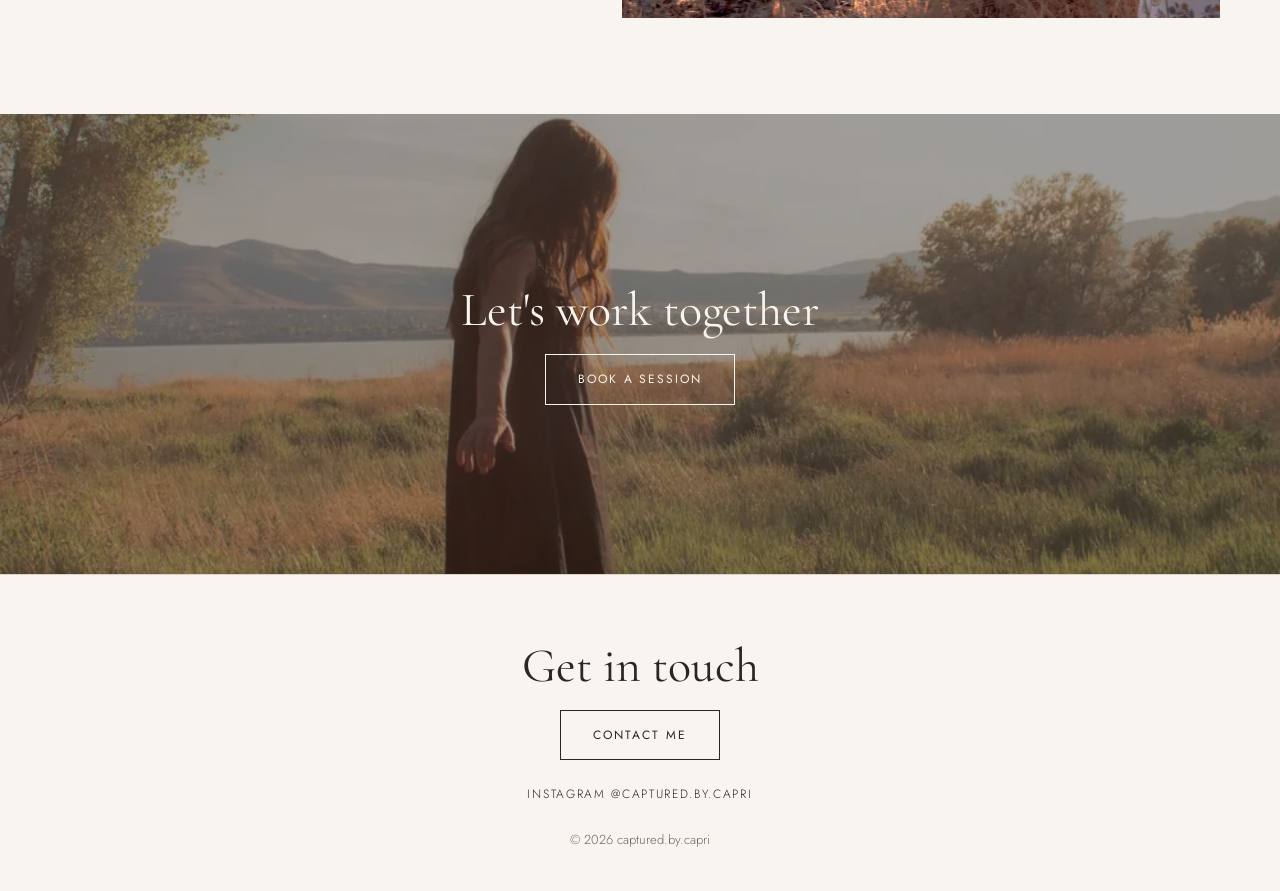
==== commit 49abace9: "Remove age from About page Co-Authored-By: Claude Opus 5.5 <noreply@anthropic.com>" ====
--- a/about.html
+++ b/about.html
@@ -87,7 +87,7 @@
         <div>
           <span class="eyebrow">Utah County Photographer</span>
           <h1>Hello, I'm Capri</h1>
-          <p>Hi, I'm Capri! I am a 17 year old photographer who loves capturing real moments and turning them into beautiful photos. My goal is to make every session feel fun, relaxed, and true to you. Whether you're celebrating a milestone or simply want updated photos, I'd love to help bring your vision to life.</p>
+          <p>Hi, I'm Capri! I'm a Utah County photographer who loves capturing real moments and turning them into beautiful photos. My goal is to make every session feel fun, relaxed, and true to you. Whether you're celebrating a milestone or simply want updated photos, I'd love to help bring your vision to life.</p>
           <p>I've been taking photos for two years, and my favorite place to shoot is up in the mountains. What I love most is connecting with my clients and getting creative with every session, so your photos feel like you.</p>
           <p>When I'm not behind the camera, you'll find me spending time with family and friends, golfing or working on something creative.</p>
           <p>I'm so glad you're here, and I can't wait to connect with you!</p>
